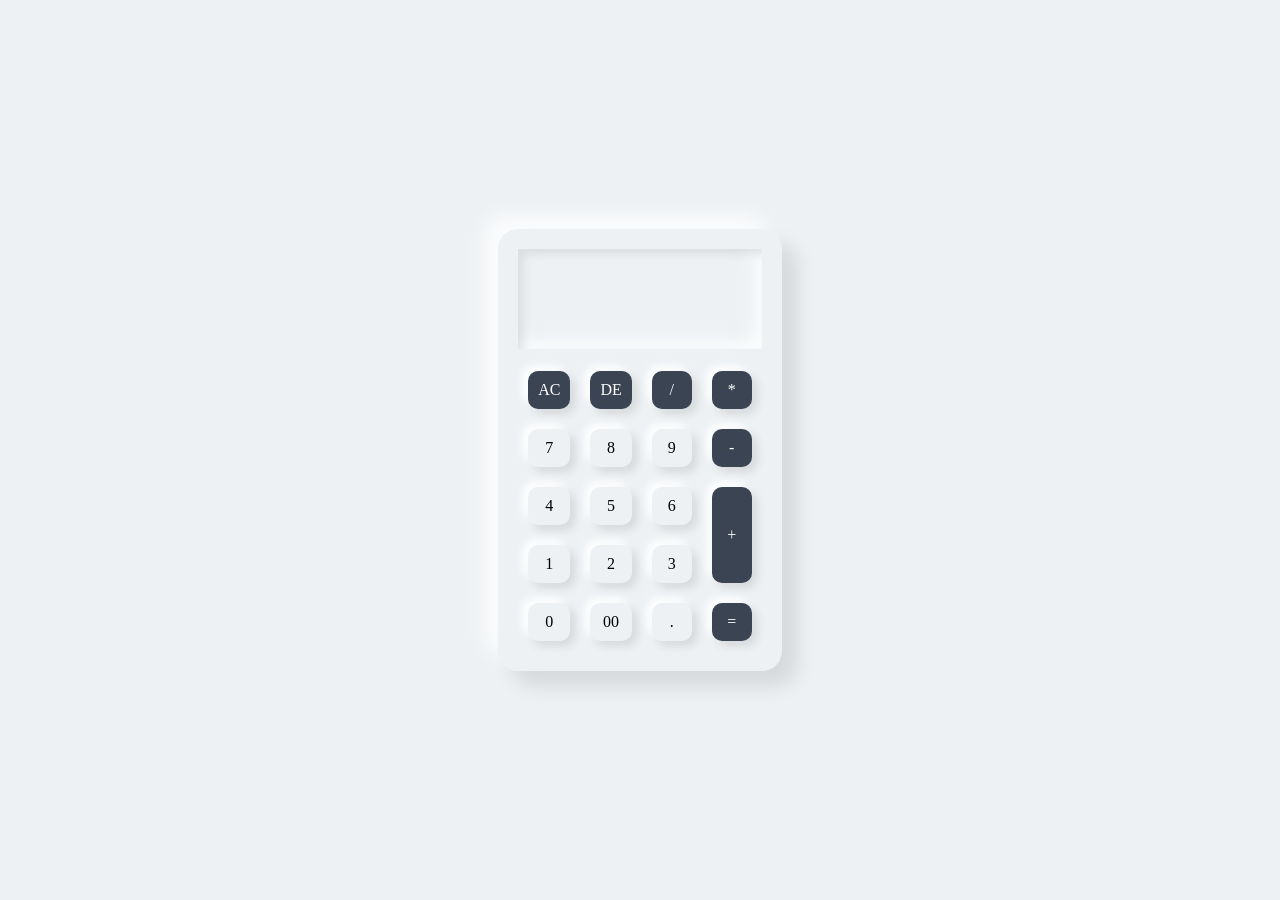
==== public/index.html @ 547c91b8 "hello" ====
<!DOCTYPE html>
<html lang="en">
<head>
    <meta charset="UTF-8">
    <meta http-equiv="X-UA-Compatible" content="IE=edge">
    <meta name="viewport" content="width=device-width, initial-scale=1.0">
    <link rel="stylesheet" href="style.css">
    <title>Document</title>
</head>
<body>
    <div class="calculator">
        <div class="button">
            <h2 id="value"></h2>
            <span id="clear">AC</span>
            <span id="Delete">DE</span>
            <span id="open">/</span>
            <span id="open">*</span>
            <span>7</span>
            <span>8</span>
            <span>9</span>
            <span id="open">-</span>
            <span>4</span>
            <span>5</span>
            <span>6</span>
            <span id="plus">+</span>
            <span>1</span>
            <span>2</span>
            <span>3</span>
            <span>0</span>
            <span>00</span>
            <span>.</span>
            <span id="equal">=</span>
        </div>
    </div>
    <script>
        let button =document.querySelector('.button');
        let btn =document.querySelectorAll('span');
        let value =document.getElementById('value');

        for(let i=0;i<btn.length;i++){
            btn[i].addEventListener("click",function(){
                if(this.innerHTML == "="){
                    value.innerHTML = eval(value.innerHTML);   
                }
                else if(this.innerHTML == "DE"){
                    value.innerHTML = value.innerHTML.substr(0,value.innerHTML.length - 1);
                }
                else if(this.innerHTML == "AC"){
                    value.innerHTML = "";
                }
                else{
                        value.innerHTML += this.innerHTML;
                    }
            })
        }
    </script>

</body>
</html>
---- public/style.css ----
* {
    margin: 0;
    padding: 0;
    box-sizing: border-box;
    font-family: cursive;
}

body {
    display: flex;
    justify-content: center;
    align-items: center;
    min-height: 100vh;
    background: #edf1f4;
}

.calculator {
    width: auto;
    padding: 20px;
    border-radius: 20px;
    box-shadow: 15px 15px 20px rgba(0, 0, 0, 0.1), -15px -15px 20px #fffb;
}

.calculator .button,
.calculator .button span {
    position: relative;
    user-select: none;
    cursor: pointer;
    display: grid;
    border-radius: 10px;
}

.calculator .button #value {
    grid-column: span 4;
    width: 100%;
    text-align: end;
    color: #5166d6;
    height: 100px;
    line-height: 100px;
    box-shadow: inset 5px 5px 10px rgba(0, 0, 0, 0.1), inset -5px -5px 20px #fff;
    margin-bottom: 12px;
    padding: 0 20px;
    font-weight: 500;
}

.calculator .button span {
    padding: 10px;
    margin: 10px;
    box-shadow: 5px 5px 10px rgba(0, 0, 0, 0.1), -5px -5px 10px #fff;
    min-width: 40px;
    display: flex;
    justify-content: center;
    align-items: center;
}

.calculator .button span#plus,
.calculator .button span#equal {
    grid-row: span 2;
    background: #3a4452;
    color: #fff;
}

.calculator .button span#clear,
.calculator .button span#Delete,
.calculator .button span#open {
    background: #3a4452;
    color: #fff;
}

.calculator .button span:active,
.calculator .button span#plus:active,
.calculator .button span#equal:active,
.calculator .button span#clear:active,
.calculator .button span#Delete:active,
.calculator .button span#open:active {
    box-shadow: 5px 5px 10px rgba(0, 0, 0, 0.1), -5px -5px 10px #fff, inset 5px 5px 10px rgba(0, 0, 0, 0.1);
    color: #36c1b1;
}
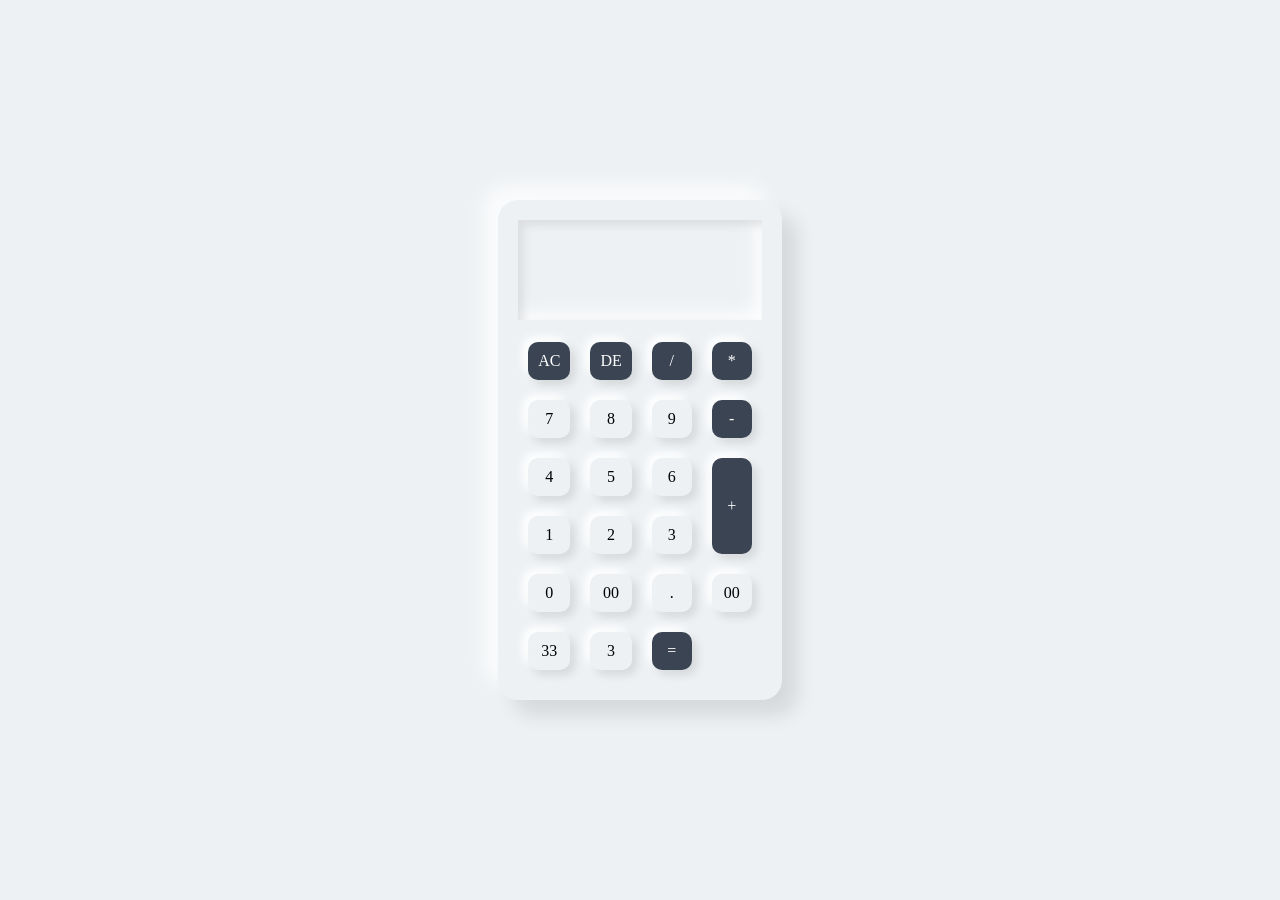
==== commit a9c26cb4: "error" ====
--- a/public/index.html
+++ b/public/index.html
@@ -29,6 +29,9 @@
             <span>0</span>
             <span>00</span>
             <span>.</span>
+            <span>00</span>
+            <span>33</span>
+            <span>3</span>
             <span id="equal">=</span>
         </div>
     </div>
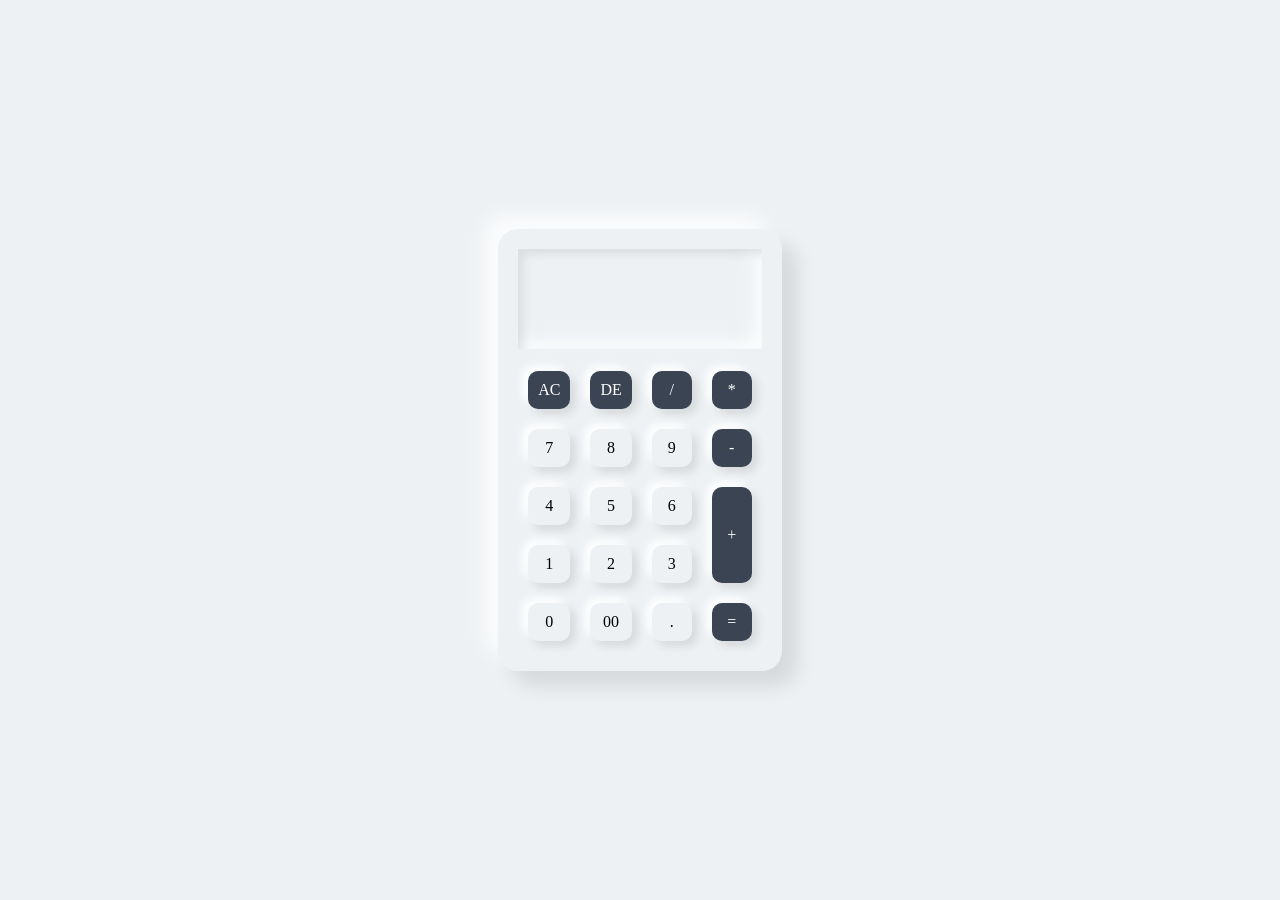
==== commit 488caeba: "calculator" ====
--- a/public/index.html
+++ b/public/index.html
@@ -29,9 +29,6 @@
             <span>0</span>
             <span>00</span>
             <span>.</span>
-            <span>00</span>
-            <span>33</span>
-            <span>3</span>
             <span id="equal">=</span>
         </div>
     </div>
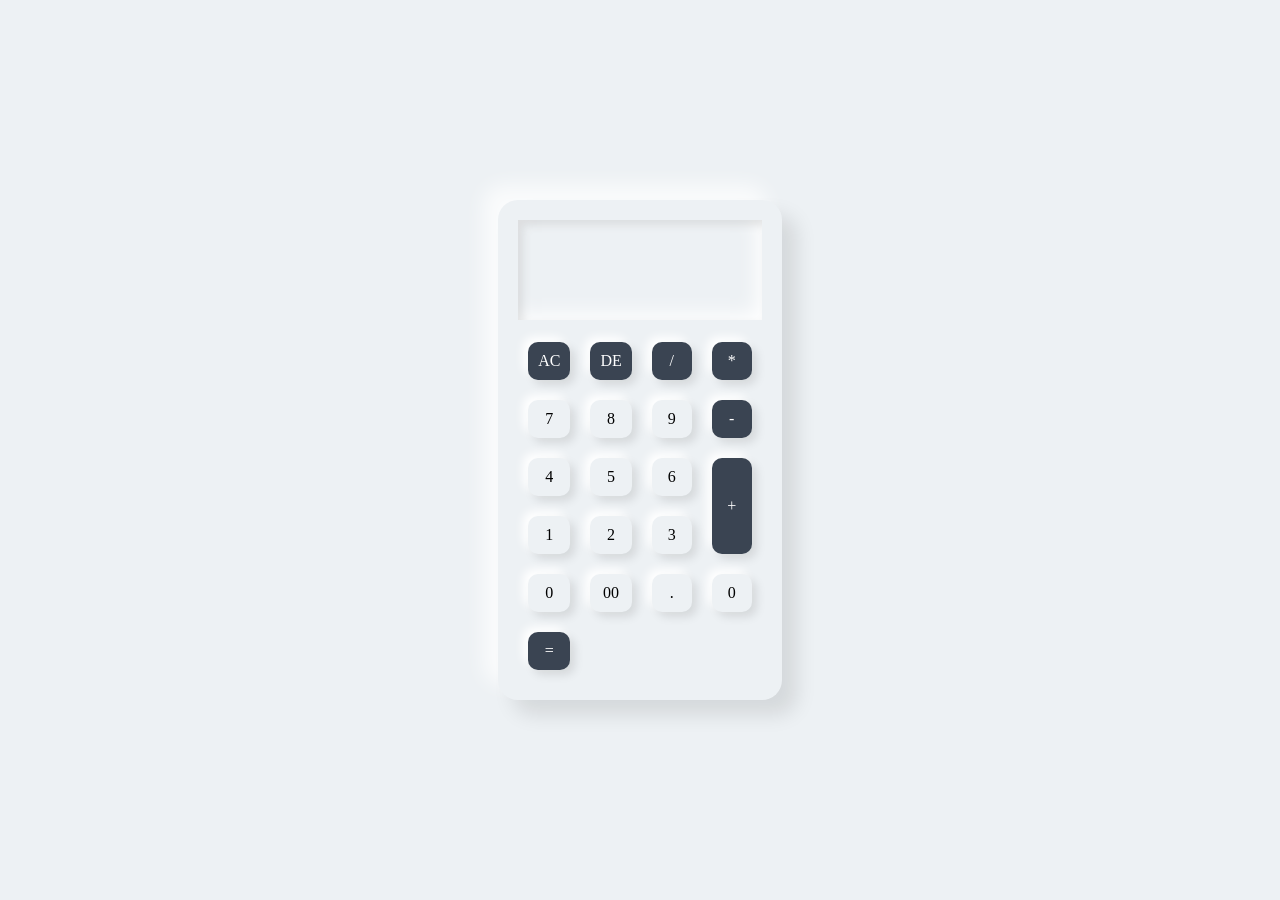
==== commit 9ebf8762: "final change" ====
--- a/public/index.html
+++ b/public/index.html
@@ -5,7 +5,8 @@
     <meta http-equiv="X-UA-Compatible" content="IE=edge">
     <meta name="viewport" content="width=device-width, initial-scale=1.0">
     <link rel="stylesheet" href="style.css">
-    <title>Document</title>
+    <link rel="icon" type="image/x-icon" href="calculator.png">
+    <title>calculator</title>
 </head>
 <body>
     <div class="calculator">
@@ -29,6 +30,7 @@
             <span>0</span>
             <span>00</span>
             <span>.</span>
+            <span>0</span>
             <span id="equal">=</span>
         </div>
     </div>
--- a/public/style.css
+++ b/public/style.css
@@ -24,7 +24,6 @@
 .calculator .button span {
     position: relative;
     user-select: none;
-    cursor: pointer;
     display: grid;
     border-radius: 10px;
 }
@@ -48,6 +47,7 @@
     box-shadow: 5px 5px 10px rgba(0, 0, 0, 0.1), -5px -5px 10px #fff;
     min-width: 40px;
     display: flex;
+    cursor: pointer;
     justify-content: center;
     align-items: center;
 }
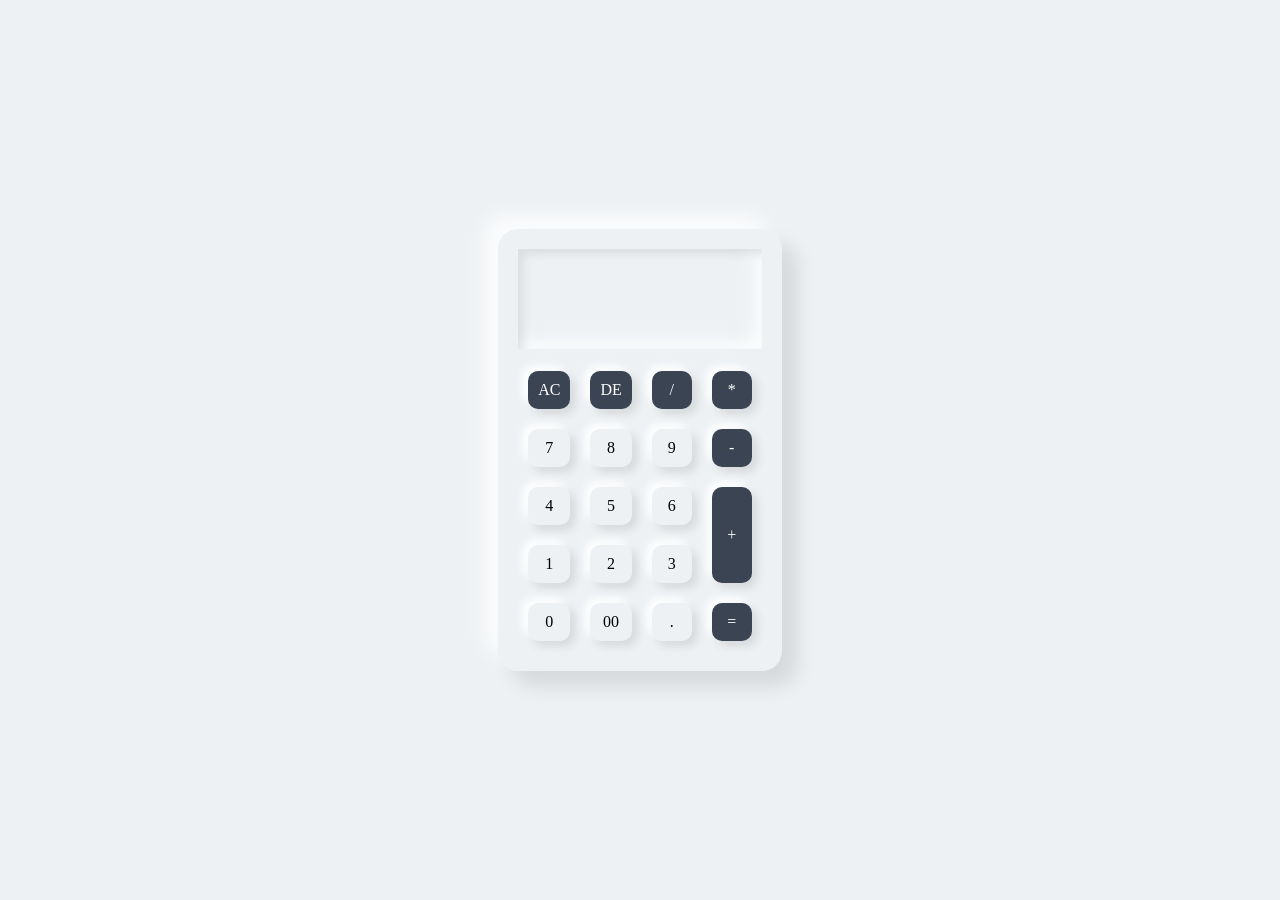
==== commit ad03ae3a: "Update index.html" ====
--- a/public/index.html
+++ b/public/index.html
@@ -30,7 +30,6 @@
             <span>0</span>
             <span>00</span>
             <span>.</span>
-            <span>0</span>
             <span id="equal">=</span>
         </div>
     </div>
@@ -58,4 +57,4 @@
     </script>
 
 </body>
-</html>+</html>
--- a/public/style.css
+++ b/public/style.css
@@ -47,7 +47,6 @@
     box-shadow: 5px 5px 10px rgba(0, 0, 0, 0.1), -5px -5px 10px #fff;
     min-width: 40px;
     display: flex;
-    cursor: pointer;
     justify-content: center;
     align-items: center;
 }
